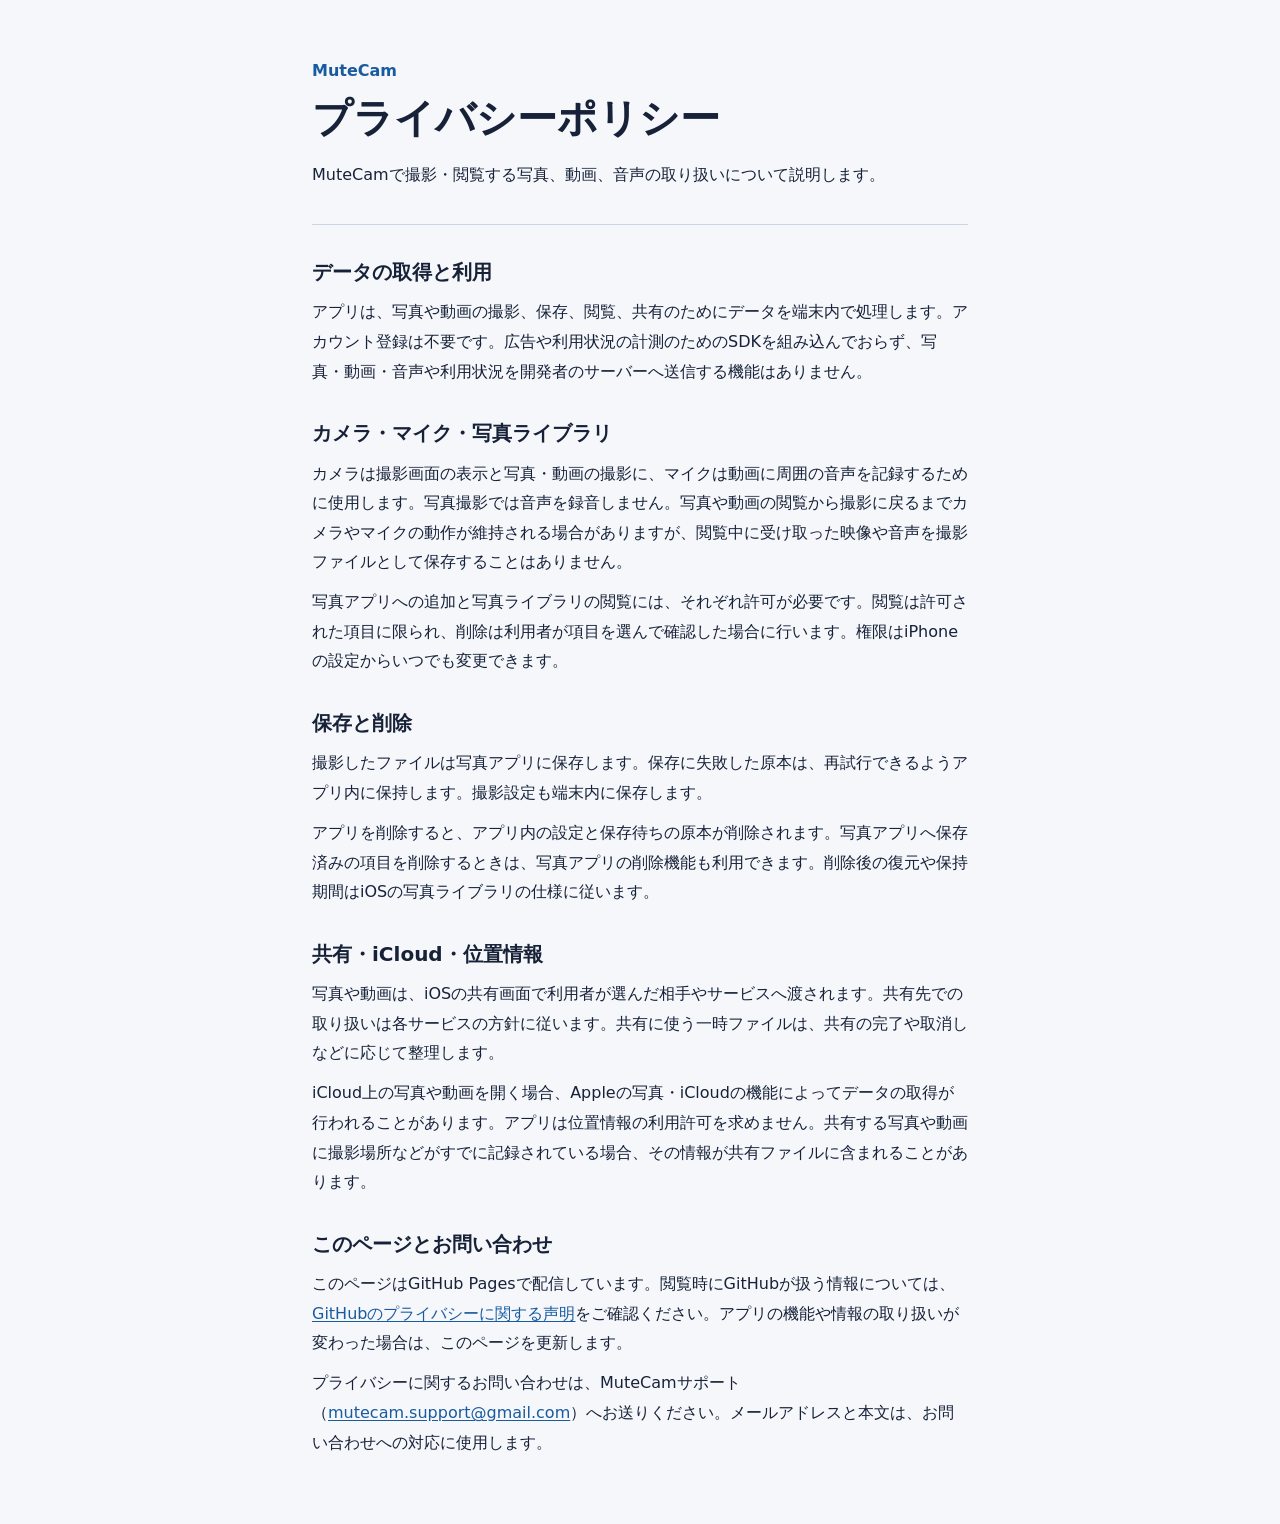
==== index.html @ bd9c58a3 "MuteCamのプライバシーポリシーを公開" ====
<!doctype html>
<html lang="ja">
<head>
  <meta charset="utf-8">
  <meta name="viewport" content="width=device-width, initial-scale=1">
  <meta name="description" content="MuteCamのプライバシーポリシー。撮影時の権限と、写真・動画・音声の取り扱いについて。">
  <title>プライバシーポリシー | MuteCam</title>
  <style>
    :root { color-scheme: light dark; background: #f5f7fb; color: #172238; }
    body { margin: 0; font-family: system-ui, sans-serif; font-size: 1rem; line-height: 1.85; overflow-wrap: anywhere; }
    main { box-sizing: border-box; max-inline-size: 48rem; margin-inline: auto; padding: clamp(1.25rem, 5vw, 3.5rem); }
    header { padding-block-end: 1.5rem; border-block-end: 1px solid #cad4e2; }
    .app-name { margin: 0; font-weight: 700; color: #185b9f; }
    h1 { font-size: clamp(1.65rem, 5vw, 2.5rem); line-height: 1.3; margin: .4rem 0 1rem; }
    h2 { font-size: 1.25rem; line-height: 1.5; margin: 0 0 .65rem; }
    section { margin-block-start: 2rem; }
    p { margin: .65rem 0; }
    a { color: #185b9f; text-underline-offset: .15em; }
    a:focus-visible { outline: 2px solid currentColor; outline-offset: .2rem; }
    @media (prefers-color-scheme: dark) {
      :root { background: #111a29; color: #e9eef7; }
      header { border-color: #3d4b61; }
      .app-name, a { color: #92c8ff; }
    }
  </style>
</head>
<body>
<main>
  <header>
    <p class="app-name">MuteCam</p>
    <h1>プライバシーポリシー</h1>
    <p>MuteCamで撮影・閲覧する写真、動画、音声の取り扱いについて説明します。</p>
  </header>

  <section>
    <h2>データの取得と利用</h2>
    <p>アプリは、写真や動画の撮影、保存、閲覧、共有のためにデータを端末内で処理します。アカウント登録は不要です。広告や利用状況の計測のためのSDKを組み込んでおらず、写真・動画・音声や利用状況を開発者のサーバーへ送信する機能はありません。</p>
  </section>

  <section>
    <h2>カメラ・マイク・写真ライブラリ</h2>
    <p>カメラは撮影画面の表示と写真・動画の撮影に、マイクは動画に周囲の音声を記録するために使用します。写真撮影では音声を録音しません。写真や動画の閲覧から撮影に戻るまでカメラやマイクの動作が維持される場合がありますが、閲覧中に受け取った映像や音声を撮影ファイルとして保存することはありません。</p>
    <p>写真アプリへの追加と写真ライブラリの閲覧には、それぞれ許可が必要です。閲覧は許可された項目に限られ、削除は利用者が項目を選んで確認した場合に行います。権限はiPhoneの設定からいつでも変更できます。</p>
  </section>

  <section>
    <h2>保存と削除</h2>
    <p>撮影したファイルは写真アプリに保存します。保存に失敗した原本は、再試行できるようアプリ内に保持します。撮影設定も端末内に保存します。</p>
    <p>アプリを削除すると、アプリ内の設定と保存待ちの原本が削除されます。写真アプリへ保存済みの項目を削除するときは、写真アプリの削除機能も利用できます。削除後の復元や保持期間はiOSの写真ライブラリの仕様に従います。</p>
  </section>

  <section>
    <h2>共有・iCloud・位置情報</h2>
    <p>写真や動画は、iOSの共有画面で利用者が選んだ相手やサービスへ渡されます。共有先での取り扱いは各サービスの方針に従います。共有に使う一時ファイルは、共有の完了や取消しなどに応じて整理します。</p>
    <p>iCloud上の写真や動画を開く場合、Appleの写真・iCloudの機能によってデータの取得が行われることがあります。アプリは位置情報の利用許可を求めません。共有する写真や動画に撮影場所などがすでに記録されている場合、その情報が共有ファイルに含まれることがあります。</p>
  </section>

  <section>
    <h2>このページとお問い合わせ</h2>
    <p>このページはGitHub Pagesで配信しています。閲覧時にGitHubが扱う情報については、<a href="https://docs.github.com/ja/site-policy/privacy-policies/github-general-privacy-statement">GitHubのプライバシーに関する声明</a>をご確認ください。アプリの機能や情報の取り扱いが変わった場合は、このページを更新します。</p>
    <p>プライバシーに関するお問い合わせは、MuteCamサポート（<a href="mailto:mutecam.support@gmail.com">mutecam.support@gmail.com</a>）へお送りください。メールアドレスと本文は、お問い合わせへの対応に使用します。</p>
  </section>
</main>
</body>
</html>
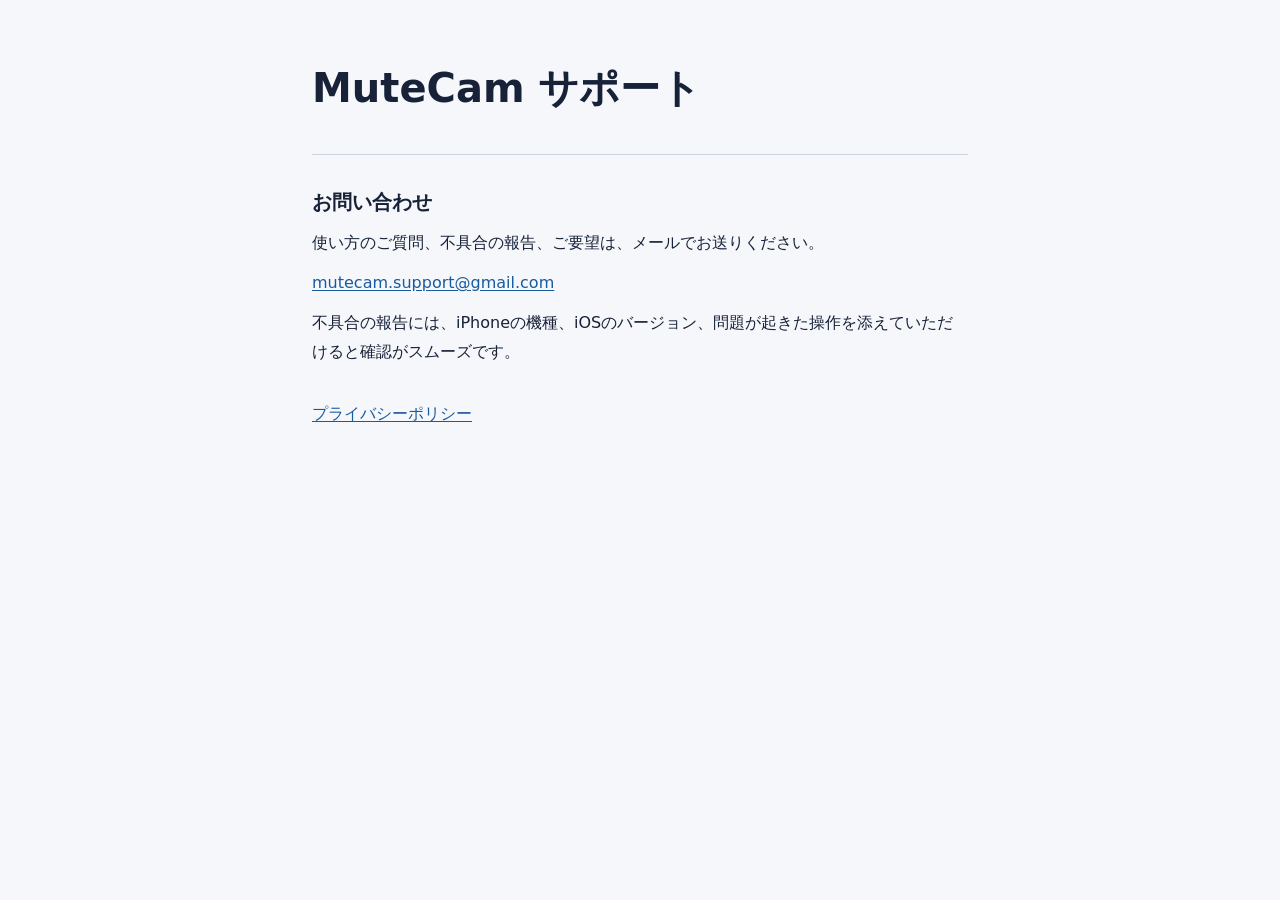
==== commit 039af2c1: "MuteCamサポートページを追加しプライバシーポリシーを移設" ====
--- a/index.html
+++ b/index.html
@@ -3,63 +3,26 @@
 <head>
   <meta charset="utf-8">
   <meta name="viewport" content="width=device-width, initial-scale=1">
-  <meta name="description" content="MuteCamのプライバシーポリシー。撮影時の権限と、写真・動画・音声の取り扱いについて。">
-  <title>プライバシーポリシー | MuteCam</title>
-  <style>
-    :root { color-scheme: light dark; background: #f5f7fb; color: #172238; }
-    body { margin: 0; font-family: system-ui, sans-serif; font-size: 1rem; line-height: 1.85; overflow-wrap: anywhere; }
-    main { box-sizing: border-box; max-inline-size: 48rem; margin-inline: auto; padding: clamp(1.25rem, 5vw, 3.5rem); }
-    header { padding-block-end: 1.5rem; border-block-end: 1px solid #cad4e2; }
-    .app-name { margin: 0; font-weight: 700; color: #185b9f; }
-    h1 { font-size: clamp(1.65rem, 5vw, 2.5rem); line-height: 1.3; margin: .4rem 0 1rem; }
-    h2 { font-size: 1.25rem; line-height: 1.5; margin: 0 0 .65rem; }
-    section { margin-block-start: 2rem; }
-    p { margin: .65rem 0; }
-    a { color: #185b9f; text-underline-offset: .15em; }
-    a:focus-visible { outline: 2px solid currentColor; outline-offset: .2rem; }
-    @media (prefers-color-scheme: dark) {
-      :root { background: #111a29; color: #e9eef7; }
-      header { border-color: #3d4b61; }
-      .app-name, a { color: #92c8ff; }
-    }
-  </style>
+  <meta name="description" content="MuteCamのサポートとお問い合わせ先。">
+  <title>MuteCam サポート</title>
+  <link rel="stylesheet" href="styles.css">
 </head>
 <body>
 <main>
   <header>
-    <p class="app-name">MuteCam</p>
-    <h1>プライバシーポリシー</h1>
-    <p>MuteCamで撮影・閲覧する写真、動画、音声の取り扱いについて説明します。</p>
+    <h1>MuteCam サポート</h1>
   </header>
 
   <section>
-    <h2>データの取得と利用</h2>
-    <p>アプリは、写真や動画の撮影、保存、閲覧、共有のためにデータを端末内で処理します。アカウント登録は不要です。広告や利用状況の計測のためのSDKを組み込んでおらず、写真・動画・音声や利用状況を開発者のサーバーへ送信する機能はありません。</p>
+    <h2>お問い合わせ</h2>
+    <p>使い方のご質問、不具合の報告、ご要望は、メールでお送りください。</p>
+    <p><a href="mailto:mutecam.support@gmail.com">mutecam.support@gmail.com</a></p>
+    <p>不具合の報告には、iPhoneの機種、iOSのバージョン、問題が起きた操作を添えていただけると確認がスムーズです。</p>
   </section>
 
-  <section>
-    <h2>カメラ・マイク・写真ライブラリ</h2>
-    <p>カメラは撮影画面の表示と写真・動画の撮影に、マイクは動画に周囲の音声を記録するために使用します。写真撮影では音声を録音しません。写真や動画の閲覧から撮影に戻るまでカメラやマイクの動作が維持される場合がありますが、閲覧中に受け取った映像や音声を撮影ファイルとして保存することはありません。</p>
-    <p>写真アプリへの追加と写真ライブラリの閲覧には、それぞれ許可が必要です。閲覧は許可された項目に限られ、削除は利用者が項目を選んで確認した場合に行います。権限はiPhoneの設定からいつでも変更できます。</p>
-  </section>
-
-  <section>
-    <h2>保存と削除</h2>
-    <p>撮影したファイルは写真アプリに保存します。保存に失敗した原本は、再試行できるようアプリ内に保持します。撮影設定も端末内に保存します。</p>
-    <p>アプリを削除すると、アプリ内の設定と保存待ちの原本が削除されます。写真アプリへ保存済みの項目を削除するときは、写真アプリの削除機能も利用できます。削除後の復元や保持期間はiOSの写真ライブラリの仕様に従います。</p>
-  </section>
-
-  <section>
-    <h2>共有・iCloud・位置情報</h2>
-    <p>写真や動画は、iOSの共有画面で利用者が選んだ相手やサービスへ渡されます。共有先での取り扱いは各サービスの方針に従います。共有に使う一時ファイルは、共有の完了や取消しなどに応じて整理します。</p>
-    <p>iCloud上の写真や動画を開く場合、Appleの写真・iCloudの機能によってデータの取得が行われることがあります。アプリは位置情報の利用許可を求めません。共有する写真や動画に撮影場所などがすでに記録されている場合、その情報が共有ファイルに含まれることがあります。</p>
-  </section>
-
-  <section>
-    <h2>このページとお問い合わせ</h2>
-    <p>このページはGitHub Pagesで配信しています。閲覧時にGitHubが扱う情報については、<a href="https://docs.github.com/ja/site-policy/privacy-policies/github-general-privacy-statement">GitHubのプライバシーに関する声明</a>をご確認ください。アプリの機能や情報の取り扱いが変わった場合は、このページを更新します。</p>
-    <p>プライバシーに関するお問い合わせは、MuteCamサポート（<a href="mailto:mutecam.support@gmail.com">mutecam.support@gmail.com</a>）へお送りください。メールアドレスと本文は、お問い合わせへの対応に使用します。</p>
-  </section>
+  <nav aria-label="サイト内ナビゲーション">
+    <a href="privacy/">プライバシーポリシー</a>
+  </nav>
 </main>
 </body>
 </html>
--- a/styles.css
+++ b/styles.css
@@ -0,0 +1,16 @@
+:root { color-scheme: light dark; background: #f5f7fb; color: #172238; }
+body { margin: 0; font-family: system-ui, sans-serif; font-size: 1rem; line-height: 1.85; overflow-wrap: anywhere; }
+main { box-sizing: border-box; max-inline-size: 48rem; margin-inline: auto; padding: clamp(1.25rem, 5vw, 3.5rem); }
+header { padding-block-end: 1.5rem; border-block-end: 1px solid #cad4e2; }
+h1 { font-size: clamp(1.65rem, 5vw, 2.5rem); line-height: 1.3; margin: .4rem 0 1rem; }
+h2 { font-size: 1.25rem; line-height: 1.5; margin: 0 0 .65rem; }
+section, main > nav { margin-block-start: 2rem; }
+p { margin: .65rem 0; }
+a { color: #185b9f; text-underline-offset: .15em; }
+a:focus-visible { outline: 2px solid currentColor; outline-offset: .2rem; }
+
+@media (prefers-color-scheme: dark) {
+  :root { background: #111a29; color: #e9eef7; }
+  header { border-color: #3d4b61; }
+  a { color: #92c8ff; }
+}
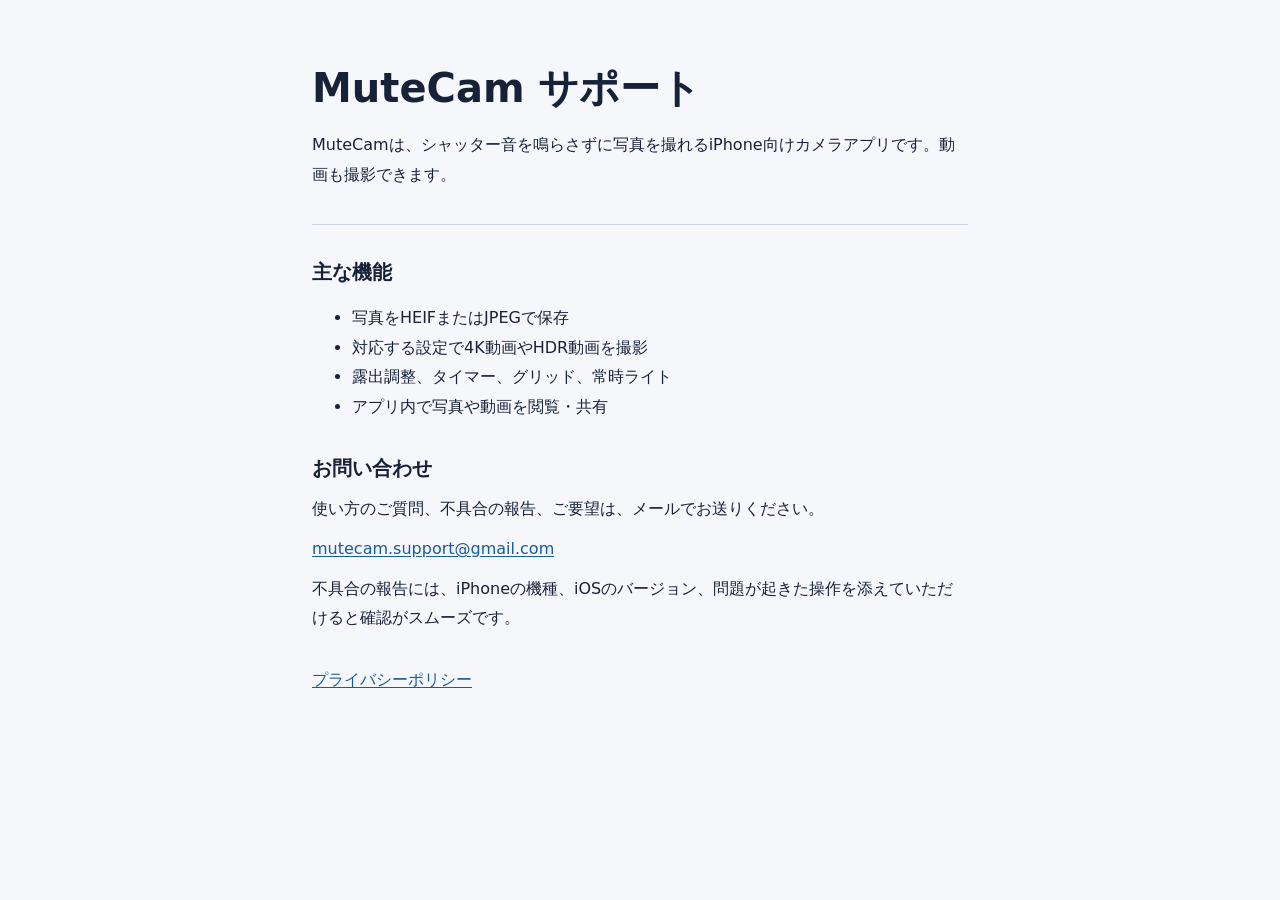
==== commit 6e578241: "MuteCamサポートにアプリの概要と主な機能を追加" ====
--- a/index.html
+++ b/index.html
@@ -3,7 +3,7 @@
 <head>
   <meta charset="utf-8">
   <meta name="viewport" content="width=device-width, initial-scale=1">
-  <meta name="description" content="MuteCamのサポートとお問い合わせ先。">
+  <meta name="description" content="静かに写真や動画を撮れるiPhone向けカメラアプリ、MuteCamの主な機能とお問い合わせ先。">
   <title>MuteCam サポート</title>
   <link rel="stylesheet" href="styles.css">
 </head>
@@ -11,7 +11,18 @@
 <main>
   <header>
     <h1>MuteCam サポート</h1>
+    <p>MuteCamは、シャッター音を鳴らさずに写真を撮れるiPhone向けカメラアプリです。動画も撮影できます。</p>
   </header>
+
+  <section>
+    <h2>主な機能</h2>
+    <ul>
+      <li>写真をHEIFまたはJPEGで保存</li>
+      <li>対応する設定で4K動画やHDR動画を撮影</li>
+      <li>露出調整、タイマー、グリッド、常時ライト</li>
+      <li>アプリ内で写真や動画を閲覧・共有</li>
+    </ul>
+  </section>
 
   <section>
     <h2>お問い合わせ</h2>
